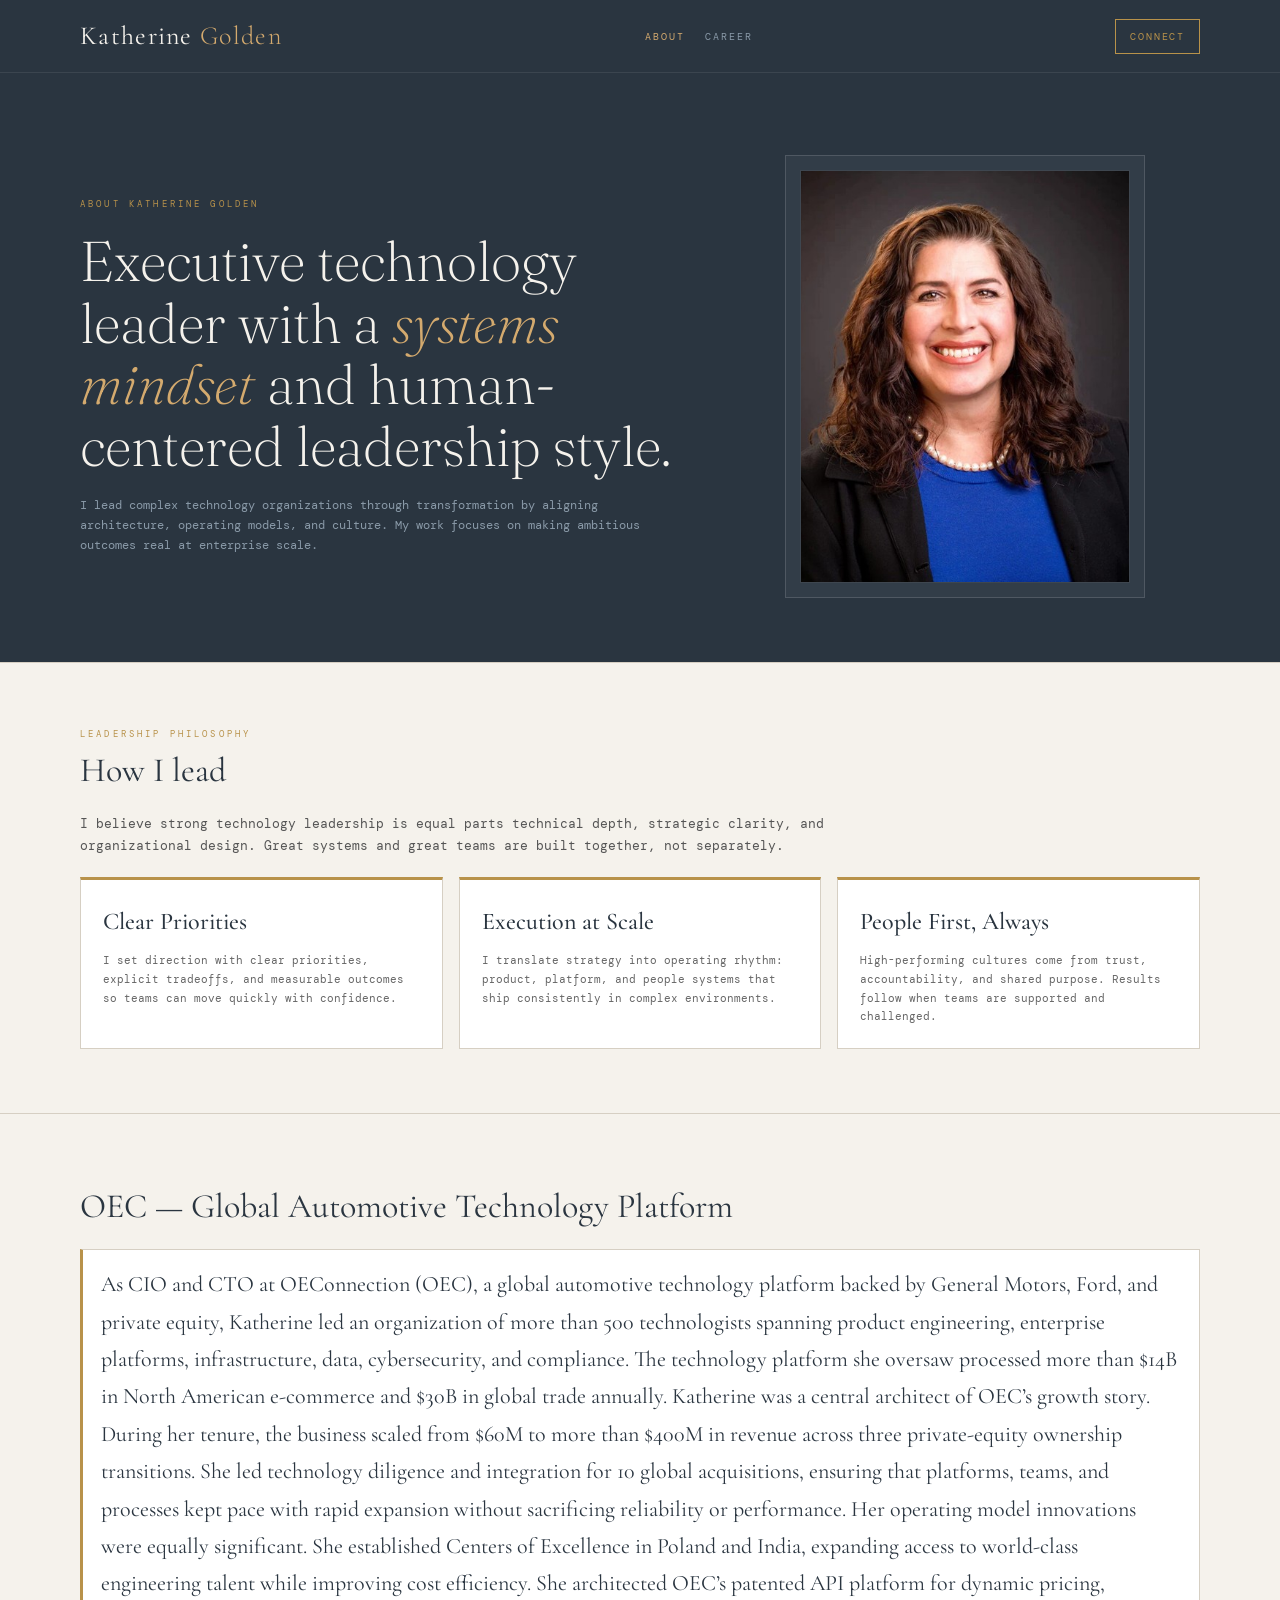
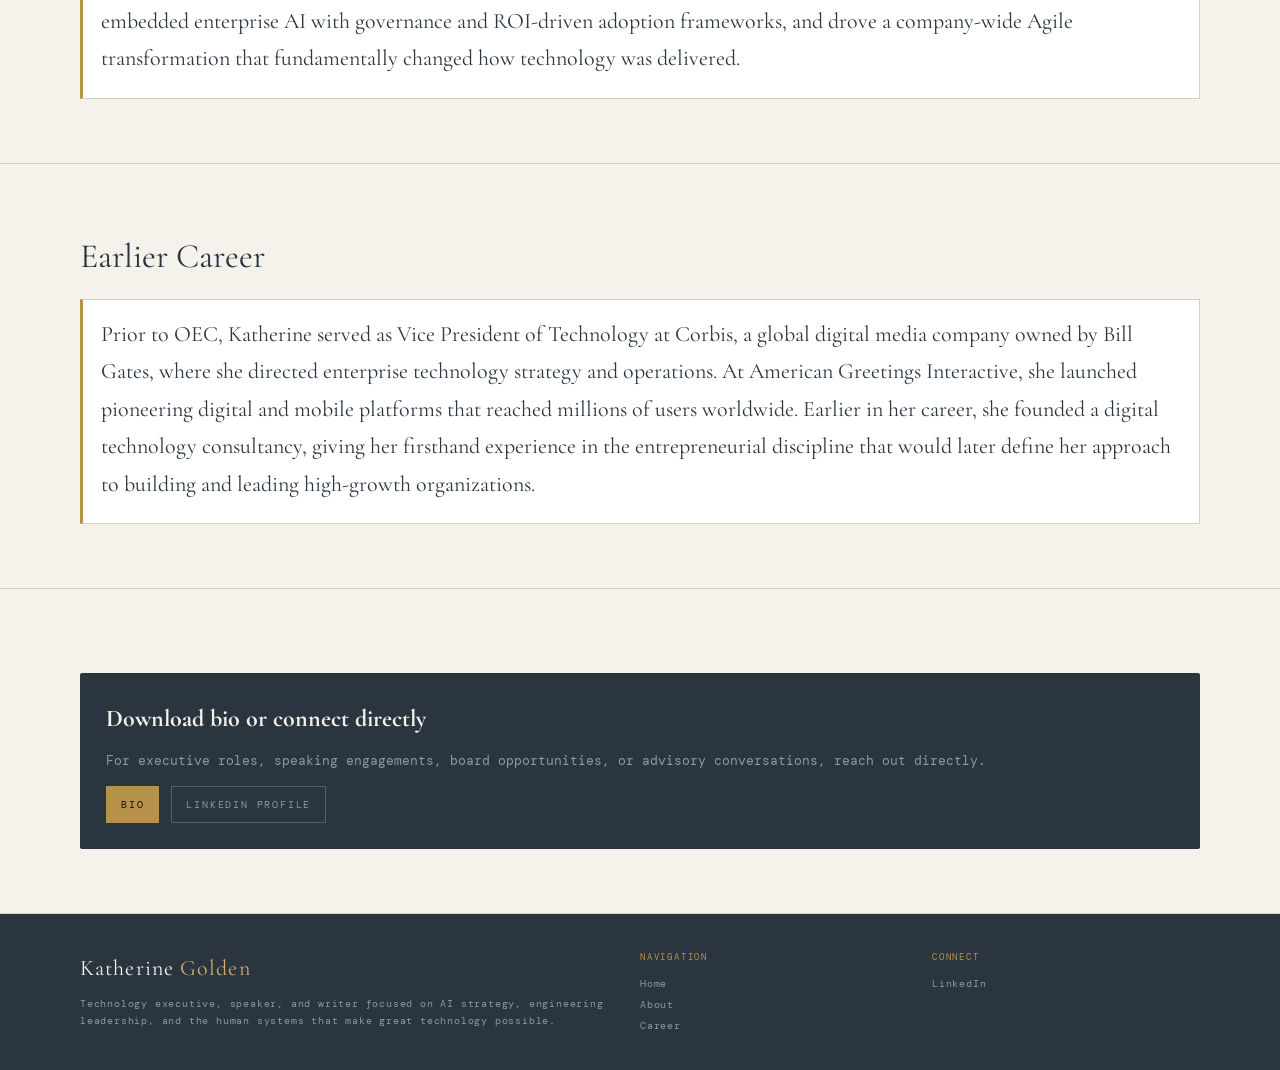
==== about.html @ a92de244 "Add files via upload" ====
<!DOCTYPE html>
<html lang="en">
<head>
	<meta charset="UTF-8">
	<meta name="viewport" content="width=device-width, initial-scale=1.0">
	<title>About Katherine Golden — CTO, AI Strategist, Speaker</title>
	<meta name="description" content="Learn about Katherine Golden's leadership philosophy, career timeline, expertise, and credentials across AI strategy and enterprise technology transformation.">
	<link rel="preconnect" href="https://fonts.googleapis.com">
	<link rel="preconnect" href="https://fonts.gstatic.com" crossorigin>
	<link href="https://fonts.googleapis.com/css2?family=Cormorant+Garamond:wght@300;400;500;600&family=DM+Mono:wght@300;400;500&family=Fraunces:ital,opsz,wght@0,9..144,200;0,9..144,400;1,9..144,300&display=swap" rel="stylesheet">
	<link rel="stylesheet" href="common.css">
	<style>
		nav a.active { color: var(--gold-light); }

		.hero {
			background: var(--steel);
			color: var(--paper);
			padding: 82px 0 64px;
			border-bottom: 1px solid var(--rule);
		}

		.hero-grid {
			display: grid;
			grid-template-columns: 1.3fr 1fr;
			gap: 40px;
			align-items: center;
		}

		.eyebrow {
			font-size: 9px;
			letter-spacing: 0.35em;
			text-transform: uppercase;
			color: var(--gold);
			margin-bottom: 18px;
		}

		h1 {
			font-family: 'Fraunces', serif;
			font-weight: 200;
			font-size: clamp(34px, 5vw, 56px);
			line-height: 1.1;
			margin-bottom: 18px;
		}

		h1 em { font-style: italic; color: var(--gold-light); }

		.hero p {
			max-width: 680px;
			color: var(--mist);
			font-size: 12px;
		}

		.portrait-wrap {
			justify-self: center;
			width: min(360px, 100%);
			background: rgba(255,255,255,0.04);
			border: 1px solid rgba(255,255,255,0.14);
			padding: 14px;
		}

		.portrait {
			display: block;
			width: 100%;
			aspect-ratio: 4 / 5;
			object-fit: cover;
			border: 1px solid rgba(255,255,255,0.15);
			background: #1c2630;
		}

		.portrait-caption {
			margin-top: 10px;
			color: var(--mist);
			font-size: 9px;
			letter-spacing: 0.2em;
			text-transform: uppercase;
		}

		h2 {
			font-family: 'Cormorant Garamond', serif;
			color: var(--steel);
			font-size: 34px;
			font-weight: 400;
			margin-bottom: 24px;
			line-height: 1.1;
		}

		.lead { color: #555; max-width: 760px; }

		.philosophy-grid,
		.expertise-grid,
		.proof-grid {
			display: grid;
			gap: 16px;
			grid-template-columns: repeat(3, 1fr);
			margin-top: 20px;
		}

		.card {
			background: #fff;
			border: 1px solid var(--rule);
			border-top: 3px solid var(--gold);
			padding: 22px;
		}

		.card h3 {
			font-family: 'Cormorant Garamond', serif;
			color: var(--steel);
			font-size: 24px;
			margin-bottom: 8px;
			font-weight: 500;
		}

		.card p,
		.card li { color: #666; font-size: 11px; }

		.timeline {
			margin-top: 18px;
			display: grid;
			gap: 14px;
		}

		.timeline-item {
			background: #fff;
			border: 1px solid var(--rule);
			border-left: 3px solid var(--gold);
			padding: 16px 18px;
		}

		.timeline-year {
			color: var(--gold);
			text-transform: uppercase;
			letter-spacing: 0.18em;
			font-size: 9px;
			margin-bottom: 4px;
		}

		.timeline-role {
			font-family: 'Cormorant Garamond', serif;
			color: var(--steel);
			font-size: 22px;
			margin-bottom: 4px;
		}

		.timeline-detail { color: #666; font-size: 11px; }

		.inline-list {
			list-style: none;
			margin-top: 8px;
			display: grid;
			gap: 6px;
		}

		.inline-list li {
			font-size: 11px;
			color: #666;
			padding: 6px 0;
			border-top: 1px solid var(--rule);
		}

		.inline-list li:first-child { border-top: none; padding-top: 0; }

		.cta-box {
			background: var(--steel);
			color: var(--mist);
			padding: 26px;
			border-radius: 2px;
			margin-top: 20px;
		}

		.cta-box h3 {
			color: var(--paper);
			font-family: 'Cormorant Garamond', serif;
			font-size: 24px;
			margin-bottom: 10px;
		}

		.cta-links {
			display: flex;
			flex-wrap: wrap;
			gap: 12px;
			margin-top: 14px;
		}

		.btn,
		.btn-ghost {
			display: inline-block;
			text-decoration: none;
			padding: 9px 14px;
			font-size: 10px;
			letter-spacing: 0.18em;
			text-transform: uppercase;
		}

		.btn {
			background: var(--gold);
			border: 1px solid var(--gold);
			color: var(--ink);
		}

		.btn-ghost {
			border: 1px solid rgba(255,255,255,0.2);
			color: var(--mist);
		}

		@media (max-width: 980px) {
			.hero-grid,
			.philosophy-grid,
			.expertise-grid,
			.proof-grid,
			.footer-grid {
				grid-template-columns: 1fr;
			}

			nav { display: none; }
			.header-inner { gap: 12px; }
			.portrait-wrap { width: min(340px, 100%); }
		}
	</style>
</head>
<body>
	<div id="site-header-root" data-header-variant="about"></div>

	<main>
		<section class="hero">
			<div class="container hero-grid">
				<div>
					<div class="eyebrow">About Katherine Golden</div>
					<h1>Executive technology leader with a <em>systems mindset</em> and human-centered leadership style.</h1>
					<p>I lead complex technology organizations through transformation by aligning architecture, operating models, and culture. My work focuses on making ambitious outcomes real at enterprise scale.</p>
				</div>
				<figure class="portrait-wrap">
					<img class="portrait" src="profile.jpg" alt="Portrait of Katherine Golden" onerror="this.onerror=null;this.src='data:image/svg+xml;utf8,%3Csvg xmlns=%22http://www.w3.org/2000/svg%22 width=%22720%22 height=%22900%22 viewBox=%220 0 720 900%22%3E%3Crect width=%22720%22 height=%22900%22 fill=%22%232a3540%22/%3E%3Ccircle cx=%22360%22 cy=%22330%22 r=%22110%22 fill=%22%23d4aa6e%22/%3E%3Crect x=%22200%22 y=%22470%22 width=%22320%22 height=%22220%22 rx=%2210%22 fill=%22%23b8924a%22/%3E%3Ctext x=%22360%22 y=%22795%22 fill=%22%23f5f2ec%22 font-family=%22DM Mono, monospace%22 font-size=%2232%22 text-anchor=%22middle%22%3EAdd profile.jpg%3C/text%3E%3C/svg%3E';">
				</figure>
			</div>
		</section>

		<section>
			<div class="container">
				<div class="section-label">Leadership Philosophy</div>
				<h2>How I lead</h2>
				<p class="lead">I believe strong technology leadership is equal parts technical depth, strategic clarity, and organizational design. Great systems and great teams are built together, not separately.</p>

				<div class="philosophy-grid">
					<article class="card">
						<h3>Clear Priorities</h3>
						<p>I set direction with clear priorities, explicit tradeoffs, and measurable outcomes so teams can move quickly with confidence.</p>
					</article>
					<article class="card">
						<h3>Execution at Scale</h3>
						<p>I translate strategy into operating rhythm: product, platform, and people systems that ship consistently in complex environments.</p>
					</article>
					<article class="card">
						<h3>People First, Always</h3>
						<p>High-performing cultures come from trust, accountability, and shared purpose. Results follow when teams are supported and challenged.</p>
					</article>
				</div>
			</div>
		</section>

		<section>
			<div class="container">
				<div class="section-label"></div>
				<h2>OEC — Global Automotive Technology Platform</h2>
				<div class="timeline">
					<article class="timeline-item">
						<div class="timeline-role">As CIO and CTO at OEConnection (OEC), a global automotive technology platform backed by General Motors, Ford, and private equity, Katherine led an organization of more than 500 technologists spanning product engineering, enterprise platforms, infrastructure, data, cybersecurity, and compliance. The technology platform she oversaw processed more than $14B in North American e-commerce and $30B in global trade annually.
						Katherine was a central architect of OEC’s growth story. During her tenure, the business scaled from $60M to more than $400M in revenue across three private-equity ownership transitions. She led technology diligence and integration for 10 global acquisitions, ensuring that platforms, teams, and processes kept pace with rapid expansion without sacrificing reliability or performance.
						Her operating model innovations were equally significant. She established Centers of Excellence in Poland and India, expanding access to world-class engineering talent while improving cost efficiency. She architected OEC’s patented API platform for dynamic pricing, embedded enterprise AI with governance and ROI-driven adoption frameworks, and drove a company-wide Agile transformation that fundamentally changed how technology was delivered.
						</div>
					</article>
				</div>
			</div>
		</section>

		<section>
			<div class="container">
				<div class="section-label"></div>
				<h2>Earlier Career</h2>
				<div class="timeline">
					<article class="timeline-item">
						<div class="timeline-role">Prior to OEC, Katherine served as Vice President of Technology at Corbis, a global digital media company owned by Bill Gates, where she directed enterprise technology strategy and operations. At American Greetings Interactive, she launched pioneering digital and mobile platforms that reached millions of users worldwide. Earlier in her career, she founded a digital technology consultancy, giving her firsthand experience in the entrepreneurial discipline that would later define her approach to building and leading high-growth organizations.
						</div>
					</article>
				</div>
			</div>
		</section>

		

		
		<section>
			<div class="container">
				<div class="cta-box">
					<h3>Download bio or connect directly</h3>
					<p>For executive roles, speaking engagements, board opportunities, or advisory conversations, reach out directly.</p>
					<div class="cta-links">
						<a class="btn" href="Katherine_Golden_Bio.pdf" download>Bio</a>
						<a class="btn-ghost" href="https://www.linkedin.com/in/kgoldenag/" target="_blank" rel="noopener noreferrer">LinkedIn Profile</a>
					</div>
				</div>
			</div>
		</section>
	</main>

	<div id="site-footer-root" data-footer-variant="about"></div>
	<script src="common-header.js"></script>
	<script src="common-footer.js"></script>
</body>
</html>
---- common.css ----
:root {
  --ink: #0e0e0c;
  --paper: #f5f2ec;
  --gold: #b8924a;
  --gold-light: #d4aa6e;
  --steel: #2a3540;
  --mist: #8a9aa8;
  --rule: #d6cfc3;
  --white: #ffffff;
}

* {
  box-sizing: border-box;
  margin: 0;
  padding: 0;
}

body {
  background: var(--paper);
  color: var(--ink);
  font-family: 'DM Mono', monospace;
  font-size: 13px;
  line-height: 1.7;
}

.container {
  width: min(1120px, calc(100% - 40px));
  margin: 0 auto;
}

.site-header {
  background: var(--steel);
  border-bottom: 1px solid rgba(255, 255, 255, 0.08);
  position: sticky;
  top: 0;
  z-index: 20;
}

.header-inner {
  min-height: 72px;
  display: flex;
  align-items: center;
  justify-content: space-between;
  gap: 20px;
}

.logo {
  font-family: 'Cormorant Garamond', serif;
  font-size: 26px;
  letter-spacing: 0.05em;
  color: var(--paper);
  text-decoration: none;
  white-space: nowrap;
}

.logo span {
  color: var(--gold-light);
  font-weight: 300;
}

nav ul {
  list-style: none;
  display: flex;
  gap: 20px;
}

nav a {
  color: var(--mist);
  text-decoration: none;
  font-size: 10px;
  letter-spacing: 0.2em;
  text-transform: uppercase;
}

.connect-btn {
  display: inline-block;
  color: var(--gold);
  border: 1px solid var(--gold);
  text-decoration: none;
  padding: 8px 14px;
  font-size: 10px;
  letter-spacing: 0.18em;
  text-transform: uppercase;
  white-space: nowrap;
}

section {
  padding: 64px 0;
  border-bottom: 1px solid var(--rule);
}

.section-label {
  font-size: 9px;
  color: var(--gold);
  letter-spacing: 0.35em;
  text-transform: uppercase;
  margin-bottom: 10px;
}

footer {
  background: var(--steel);
  color: var(--mist);
  padding: 36px 0;
  font-size: 10px;
  letter-spacing: 0.08em;
}

.footer-grid {
  display: grid;
  grid-template-columns: 2fr 1fr 1fr;
  gap: 24px;
  align-items: start;
}

.footer-brand {
  font-family: 'Cormorant Garamond', serif;
  font-size: 22px;
  color: var(--paper);
  margin-bottom: 8px;
  letter-spacing: 0.05em;
}

.footer-brand span {
  color: var(--gold-light);
}

.footer-title {
  color: var(--gold);
  text-transform: uppercase;
  letter-spacing: 0.2em;
  font-size: 9px;
  margin-bottom: 10px;
}

.footer-list {
  list-style: none;
  display: grid;
  gap: 4px;
}

.footer-list a {
  color: var(--mist);
  text-decoration: none;
}

.footer-list a:hover {
  color: var(--gold-light);
}
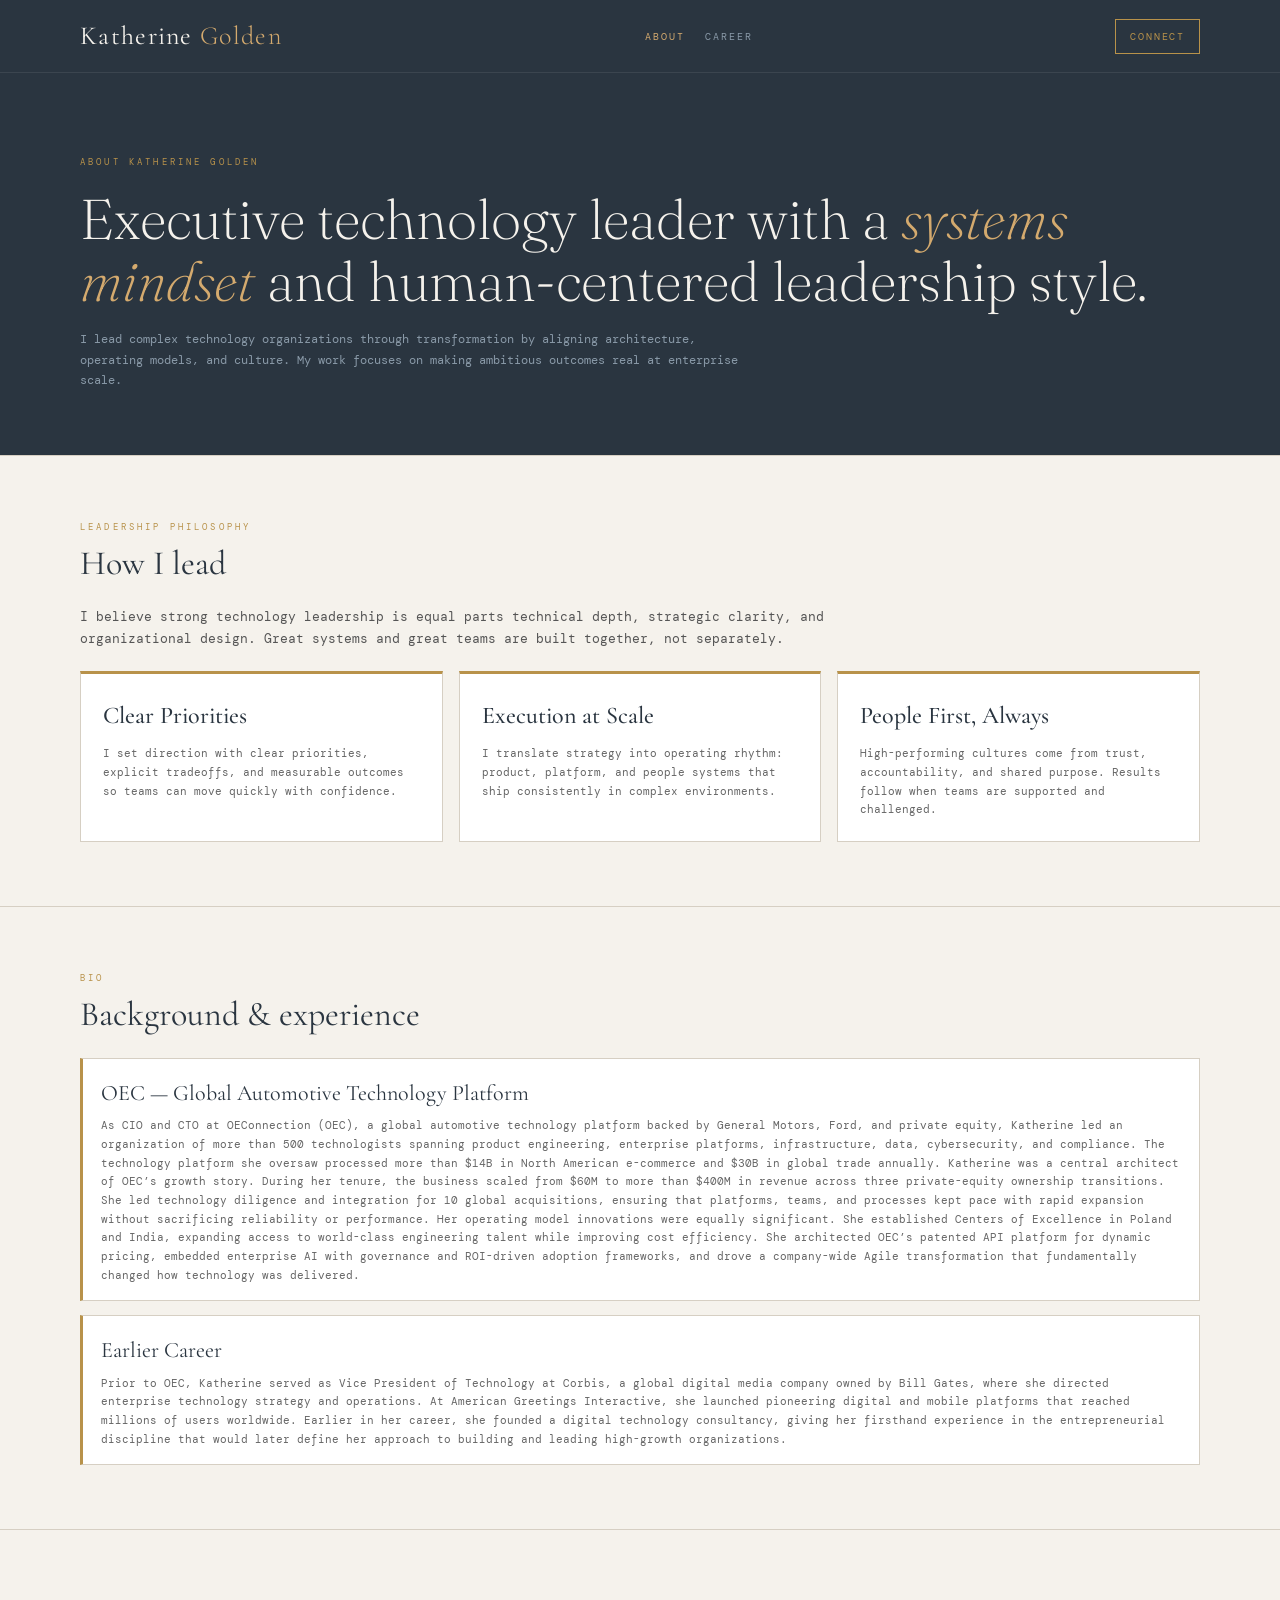
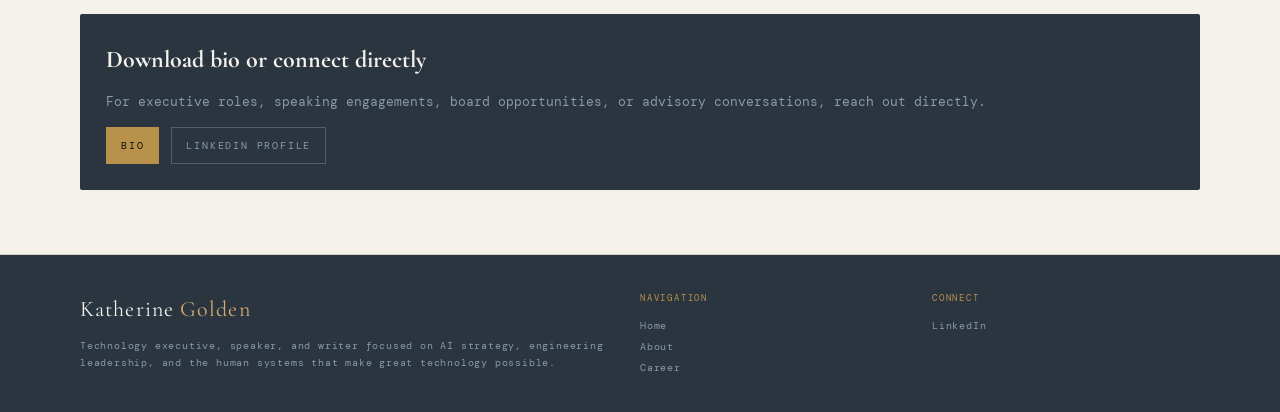
==== commit f1e3a081: "Add files via upload" ====
--- a/about.html
+++ b/about.html
@@ -1,309 +1,270 @@
-<!DOCTYPE html>
-<html lang="en">
-<head>
-	<meta charset="UTF-8">
-	<meta name="viewport" content="width=device-width, initial-scale=1.0">
-	<title>About Katherine Golden — CTO, AI Strategist, Speaker</title>
-	<meta name="description" content="Learn about Katherine Golden's leadership philosophy, career timeline, expertise, and credentials across AI strategy and enterprise technology transformation.">
-	<link rel="preconnect" href="https://fonts.googleapis.com">
-	<link rel="preconnect" href="https://fonts.gstatic.com" crossorigin>
-	<link href="https://fonts.googleapis.com/css2?family=Cormorant+Garamond:wght@300;400;500;600&family=DM+Mono:wght@300;400;500&family=Fraunces:ital,opsz,wght@0,9..144,200;0,9..144,400;1,9..144,300&display=swap" rel="stylesheet">
-	<link rel="stylesheet" href="common.css">
-	<style>
-		nav a.active { color: var(--gold-light); }
-
-		.hero {
-			background: var(--steel);
-			color: var(--paper);
-			padding: 82px 0 64px;
-			border-bottom: 1px solid var(--rule);
-		}
-
-		.hero-grid {
-			display: grid;
-			grid-template-columns: 1.3fr 1fr;
-			gap: 40px;
-			align-items: center;
-		}
-
-		.eyebrow {
-			font-size: 9px;
-			letter-spacing: 0.35em;
-			text-transform: uppercase;
-			color: var(--gold);
-			margin-bottom: 18px;
-		}
-
-		h1 {
-			font-family: 'Fraunces', serif;
-			font-weight: 200;
-			font-size: clamp(34px, 5vw, 56px);
-			line-height: 1.1;
-			margin-bottom: 18px;
-		}
-
-		h1 em { font-style: italic; color: var(--gold-light); }
-
-		.hero p {
-			max-width: 680px;
-			color: var(--mist);
-			font-size: 12px;
-		}
-
-		.portrait-wrap {
-			justify-self: center;
-			width: min(360px, 100%);
-			background: rgba(255,255,255,0.04);
-			border: 1px solid rgba(255,255,255,0.14);
-			padding: 14px;
-		}
-
-		.portrait {
-			display: block;
-			width: 100%;
-			aspect-ratio: 4 / 5;
-			object-fit: cover;
-			border: 1px solid rgba(255,255,255,0.15);
-			background: #1c2630;
-		}
-
-		.portrait-caption {
-			margin-top: 10px;
-			color: var(--mist);
-			font-size: 9px;
-			letter-spacing: 0.2em;
-			text-transform: uppercase;
-		}
-
-		h2 {
-			font-family: 'Cormorant Garamond', serif;
-			color: var(--steel);
-			font-size: 34px;
-			font-weight: 400;
-			margin-bottom: 24px;
-			line-height: 1.1;
-		}
-
-		.lead { color: #555; max-width: 760px; }
-
-		.philosophy-grid,
-		.expertise-grid,
-		.proof-grid {
-			display: grid;
-			gap: 16px;
-			grid-template-columns: repeat(3, 1fr);
-			margin-top: 20px;
-		}
-
-		.card {
-			background: #fff;
-			border: 1px solid var(--rule);
-			border-top: 3px solid var(--gold);
-			padding: 22px;
-		}
-
-		.card h3 {
-			font-family: 'Cormorant Garamond', serif;
-			color: var(--steel);
-			font-size: 24px;
-			margin-bottom: 8px;
-			font-weight: 500;
-		}
-
-		.card p,
-		.card li { color: #666; font-size: 11px; }
-
-		.timeline {
-			margin-top: 18px;
-			display: grid;
-			gap: 14px;
-		}
-
-		.timeline-item {
-			background: #fff;
-			border: 1px solid var(--rule);
-			border-left: 3px solid var(--gold);
-			padding: 16px 18px;
-		}
-
-		.timeline-year {
-			color: var(--gold);
-			text-transform: uppercase;
-			letter-spacing: 0.18em;
-			font-size: 9px;
-			margin-bottom: 4px;
-		}
-
-		.timeline-role {
-			font-family: 'Cormorant Garamond', serif;
-			color: var(--steel);
-			font-size: 22px;
-			margin-bottom: 4px;
-		}
-
-		.timeline-detail { color: #666; font-size: 11px; }
-
-		.inline-list {
-			list-style: none;
-			margin-top: 8px;
-			display: grid;
-			gap: 6px;
-		}
-
-		.inline-list li {
-			font-size: 11px;
-			color: #666;
-			padding: 6px 0;
-			border-top: 1px solid var(--rule);
-		}
-
-		.inline-list li:first-child { border-top: none; padding-top: 0; }
-
-		.cta-box {
-			background: var(--steel);
-			color: var(--mist);
-			padding: 26px;
-			border-radius: 2px;
-			margin-top: 20px;
-		}
-
-		.cta-box h3 {
-			color: var(--paper);
-			font-family: 'Cormorant Garamond', serif;
-			font-size: 24px;
-			margin-bottom: 10px;
-		}
-
-		.cta-links {
-			display: flex;
-			flex-wrap: wrap;
-			gap: 12px;
-			margin-top: 14px;
-		}
-
-		.btn,
-		.btn-ghost {
-			display: inline-block;
-			text-decoration: none;
-			padding: 9px 14px;
-			font-size: 10px;
-			letter-spacing: 0.18em;
-			text-transform: uppercase;
-		}
-
-		.btn {
-			background: var(--gold);
-			border: 1px solid var(--gold);
-			color: var(--ink);
-		}
-
-		.btn-ghost {
-			border: 1px solid rgba(255,255,255,0.2);
-			color: var(--mist);
-		}
-
-		@media (max-width: 980px) {
-			.hero-grid,
-			.philosophy-grid,
-			.expertise-grid,
-			.proof-grid,
-			.footer-grid {
-				grid-template-columns: 1fr;
-			}
-
-			nav { display: none; }
-			.header-inner { gap: 12px; }
-			.portrait-wrap { width: min(340px, 100%); }
-		}
-	</style>
-</head>
-<body>
-	<div id="site-header-root" data-header-variant="about"></div>
-
-	<main>
-		<section class="hero">
-			<div class="container hero-grid">
-				<div>
-					<div class="eyebrow">About Katherine Golden</div>
-					<h1>Executive technology leader with a <em>systems mindset</em> and human-centered leadership style.</h1>
-					<p>I lead complex technology organizations through transformation by aligning architecture, operating models, and culture. My work focuses on making ambitious outcomes real at enterprise scale.</p>
-				</div>
-				<figure class="portrait-wrap">
-					<img class="portrait" src="profile.jpg" alt="Portrait of Katherine Golden" onerror="this.onerror=null;this.src='data:image/svg+xml;utf8,%3Csvg xmlns=%22http://www.w3.org/2000/svg%22 width=%22720%22 height=%22900%22 viewBox=%220 0 720 900%22%3E%3Crect width=%22720%22 height=%22900%22 fill=%22%232a3540%22/%3E%3Ccircle cx=%22360%22 cy=%22330%22 r=%22110%22 fill=%22%23d4aa6e%22/%3E%3Crect x=%22200%22 y=%22470%22 width=%22320%22 height=%22220%22 rx=%2210%22 fill=%22%23b8924a%22/%3E%3Ctext x=%22360%22 y=%22795%22 fill=%22%23f5f2ec%22 font-family=%22DM Mono, monospace%22 font-size=%2232%22 text-anchor=%22middle%22%3EAdd profile.jpg%3C/text%3E%3C/svg%3E';">
-				</figure>
-			</div>
-		</section>
-
-		<section>
-			<div class="container">
-				<div class="section-label">Leadership Philosophy</div>
-				<h2>How I lead</h2>
-				<p class="lead">I believe strong technology leadership is equal parts technical depth, strategic clarity, and organizational design. Great systems and great teams are built together, not separately.</p>
-
-				<div class="philosophy-grid">
-					<article class="card">
-						<h3>Clear Priorities</h3>
-						<p>I set direction with clear priorities, explicit tradeoffs, and measurable outcomes so teams can move quickly with confidence.</p>
-					</article>
-					<article class="card">
-						<h3>Execution at Scale</h3>
-						<p>I translate strategy into operating rhythm: product, platform, and people systems that ship consistently in complex environments.</p>
-					</article>
-					<article class="card">
-						<h3>People First, Always</h3>
-						<p>High-performing cultures come from trust, accountability, and shared purpose. Results follow when teams are supported and challenged.</p>
-					</article>
-				</div>
-			</div>
-		</section>
-
-		<section>
-			<div class="container">
-				<div class="section-label"></div>
-				<h2>OEC — Global Automotive Technology Platform</h2>
-				<div class="timeline">
-					<article class="timeline-item">
-						<div class="timeline-role">As CIO and CTO at OEConnection (OEC), a global automotive technology platform backed by General Motors, Ford, and private equity, Katherine led an organization of more than 500 technologists spanning product engineering, enterprise platforms, infrastructure, data, cybersecurity, and compliance. The technology platform she oversaw processed more than $14B in North American e-commerce and $30B in global trade annually.
-						Katherine was a central architect of OEC’s growth story. During her tenure, the business scaled from $60M to more than $400M in revenue across three private-equity ownership transitions. She led technology diligence and integration for 10 global acquisitions, ensuring that platforms, teams, and processes kept pace with rapid expansion without sacrificing reliability or performance.
-						Her operating model innovations were equally significant. She established Centers of Excellence in Poland and India, expanding access to world-class engineering talent while improving cost efficiency. She architected OEC’s patented API platform for dynamic pricing, embedded enterprise AI with governance and ROI-driven adoption frameworks, and drove a company-wide Agile transformation that fundamentally changed how technology was delivered.
-						</div>
-					</article>
-				</div>
-			</div>
-		</section>
-
-		<section>
-			<div class="container">
-				<div class="section-label"></div>
-				<h2>Earlier Career</h2>
-				<div class="timeline">
-					<article class="timeline-item">
-						<div class="timeline-role">Prior to OEC, Katherine served as Vice President of Technology at Corbis, a global digital media company owned by Bill Gates, where she directed enterprise technology strategy and operations. At American Greetings Interactive, she launched pioneering digital and mobile platforms that reached millions of users worldwide. Earlier in her career, she founded a digital technology consultancy, giving her firsthand experience in the entrepreneurial discipline that would later define her approach to building and leading high-growth organizations.
-						</div>
-					</article>
-				</div>
-			</div>
-		</section>
-
-		
-
-		
-		<section>
-			<div class="container">
-				<div class="cta-box">
-					<h3>Download bio or connect directly</h3>
-					<p>For executive roles, speaking engagements, board opportunities, or advisory conversations, reach out directly.</p>
-					<div class="cta-links">
-						<a class="btn" href="Katherine_Golden_Bio.pdf" download>Bio</a>
-						<a class="btn-ghost" href="https://www.linkedin.com/in/kgoldenag/" target="_blank" rel="noopener noreferrer">LinkedIn Profile</a>
-					</div>
-				</div>
-			</div>
-		</section>
-	</main>
-
-	<div id="site-footer-root" data-footer-variant="about"></div>
-	<script src="common-header.js"></script>
-	<script src="common-footer.js"></script>
-</body>
-</html>
+<!DOCTYPE html>
+<html lang="en">
+<head>
+	<meta charset="UTF-8">
+	<meta name="viewport" content="width=device-width, initial-scale=1.0">
+	<title>About Katherine Golden — CTO, AI Strategist, Speaker</title>
+	<meta name="description" content="Katherine Golden's leadership philosophy, bio, and approach to building high-performing technology organizations through strategy, culture, and architectural clarity.">
+	<link rel="preconnect" href="https://fonts.googleapis.com">
+	<link rel="preconnect" href="https://fonts.gstatic.com" crossorigin>
+	<link href="https://fonts.googleapis.com/css2?family=Cormorant+Garamond:wght@300;400;500;600&family=DM+Mono:wght@300;400;500&family=Fraunces:ital,opsz,wght@0,9..144,200;0,9..144,400;1,9..144,300&display=swap" rel="stylesheet">
+	<link rel="stylesheet" href="common.css">
+	<style>
+		nav a.active { color: var(--gold-light); }
+
+		.hero {
+			background: var(--steel);
+			color: var(--paper);
+			padding: 82px 0 64px;
+			border-bottom: 1px solid var(--rule);
+		}
+
+		.hero-grid {
+			display: grid;
+			grid-template-columns: 1fr;
+			gap: 40px;
+			align-items: center;
+		}
+
+		.eyebrow {
+			font-size: 9px;
+			letter-spacing: 0.35em;
+			text-transform: uppercase;
+			color: var(--gold);
+			margin-bottom: 18px;
+		}
+
+		h1 {
+			font-family: 'Fraunces', serif;
+			font-weight: 200;
+			font-size: clamp(34px, 5vw, 56px);
+			line-height: 1.1;
+			margin-bottom: 18px;
+		}
+
+		h1 em { font-style: italic; color: var(--gold-light); }
+
+		.hero p {
+			max-width: 680px;
+			color: var(--mist);
+			font-size: 12px;
+		}
+
+
+		h2 {
+			font-family: 'Cormorant Garamond', serif;
+			color: var(--steel);
+			font-size: 34px;
+			font-weight: 400;
+			margin-bottom: 24px;
+			line-height: 1.1;
+		}
+
+		.lead { color: #555; max-width: 760px; }
+
+		.philosophy-grid,
+		.expertise-grid,
+		.proof-grid {
+			display: grid;
+			gap: 16px;
+			grid-template-columns: repeat(3, 1fr);
+			margin-top: 20px;
+		}
+
+		.card {
+			background: #fff;
+			border: 1px solid var(--rule);
+			border-top: 3px solid var(--gold);
+			padding: 22px;
+		}
+
+		.card h3 {
+			font-family: 'Cormorant Garamond', serif;
+			color: var(--steel);
+			font-size: 24px;
+			margin-bottom: 8px;
+			font-weight: 500;
+		}
+
+		.card p,
+		.card li { color: #666; font-size: 11px; }
+
+		.timeline {
+			margin-top: 18px;
+			display: grid;
+			gap: 14px;
+		}
+
+		.timeline-item {
+			background: #fff;
+			border: 1px solid var(--rule);
+			border-left: 3px solid var(--gold);
+			padding: 16px 18px;
+		}
+
+		.timeline-year {
+			color: var(--gold);
+			text-transform: uppercase;
+			letter-spacing: 0.18em;
+			font-size: 9px;
+			margin-bottom: 4px;
+		}
+
+		.timeline-role {
+			font-family: 'Cormorant Garamond', serif;
+			color: var(--steel);
+			font-size: 22px;
+			margin-bottom: 4px;
+		}
+
+		.timeline-detail { color: #666; font-size: 11px; }
+
+		.inline-list {
+			list-style: none;
+			margin-top: 8px;
+			display: grid;
+			gap: 6px;
+		}
+
+		.inline-list li {
+			font-size: 11px;
+			color: #666;
+			padding: 6px 0;
+			border-top: 1px solid var(--rule);
+		}
+
+		.inline-list li:first-child { border-top: none; padding-top: 0; }
+
+		.cta-box {
+			background: var(--steel);
+			color: var(--mist);
+			padding: 26px;
+			border-radius: 2px;
+			margin-top: 20px;
+		}
+
+		.cta-box h3 {
+			color: var(--paper);
+			font-family: 'Cormorant Garamond', serif;
+			font-size: 24px;
+			margin-bottom: 10px;
+		}
+
+		.cta-links {
+			display: flex;
+			flex-wrap: wrap;
+			gap: 12px;
+			margin-top: 14px;
+		}
+
+		.btn,
+		.btn-ghost {
+			display: inline-block;
+			text-decoration: none;
+			padding: 9px 14px;
+			font-size: 10px;
+			letter-spacing: 0.18em;
+			text-transform: uppercase;
+		}
+
+		.btn {
+			background: var(--gold);
+			border: 1px solid var(--gold);
+			color: var(--ink);
+		}
+
+		.btn-ghost {
+			border: 1px solid rgba(255,255,255,0.2);
+			color: var(--mist);
+		}
+
+		@media (max-width: 980px) {
+			.hero-grid,
+			.philosophy-grid,
+			.expertise-grid,
+			.proof-grid {
+				grid-template-columns: 1fr;
+			}
+
+			nav { display: none; }
+			.header-inner { gap: 12px; }
+		}
+	</style>
+</head>
+<body>
+	<div id="site-header-root" data-header-variant="about"></div>
+
+	<main>
+		<section class="hero">
+			<div class="container hero-grid">
+				<div>
+					<div class="eyebrow">About Katherine Golden</div>
+					<h1>Executive technology leader with a <em>systems mindset</em> and human-centered leadership style.</h1>
+					<p>I lead complex technology organizations through transformation by aligning architecture, operating models, and culture. My work focuses on making ambitious outcomes real at enterprise scale.</p>
+				</div>
+			</div>
+		</section>
+
+		<section>
+			<div class="container">
+				<div class="section-label">Leadership Philosophy</div>
+				<h2>How I lead</h2>
+				<p class="lead">I believe strong technology leadership is equal parts technical depth, strategic clarity, and organizational design. Great systems and great teams are built together, not separately.</p>
+
+				<div class="philosophy-grid">
+					<article class="card">
+						<h3>Clear Priorities</h3>
+						<p>I set direction with clear priorities, explicit tradeoffs, and measurable outcomes so teams can move quickly with confidence.</p>
+					</article>
+					<article class="card">
+						<h3>Execution at Scale</h3>
+						<p>I translate strategy into operating rhythm: product, platform, and people systems that ship consistently in complex environments.</p>
+					</article>
+					<article class="card">
+						<h3>People First, Always</h3>
+						<p>High-performing cultures come from trust, accountability, and shared purpose. Results follow when teams are supported and challenged.</p>
+					</article>
+				</div>
+			</div>
+		</section>
+
+		<section>
+			<div class="container">
+				<div class="section-label">Bio</div>
+				<h2>Background &amp; experience</h2>
+				<div class="timeline">
+					<article class="timeline-item">
+						<div class="timeline-role">OEC — Global Automotive Technology Platform</div>
+						<div class="timeline-detail">As CIO and CTO at OEConnection (OEC), a global automotive technology platform backed by General Motors, Ford, and private equity, Katherine led an organization of more than 500 technologists spanning product engineering, enterprise platforms, infrastructure, data, cybersecurity, and compliance. The technology platform she oversaw processed more than $14B in North American e-commerce and $30B in global trade annually.
+						Katherine was a central architect of OEC’s growth story. During her tenure, the business scaled from $60M to more than $400M in revenue across three private-equity ownership transitions. She led technology diligence and integration for 10 global acquisitions, ensuring that platforms, teams, and processes kept pace with rapid expansion without sacrificing reliability or performance.
+						Her operating model innovations were equally significant. She established Centers of Excellence in Poland and India, expanding access to world-class engineering talent while improving cost efficiency. She architected OEC’s patented API platform for dynamic pricing, embedded enterprise AI with governance and ROI-driven adoption frameworks, and drove a company-wide Agile transformation that fundamentally changed how technology was delivered.
+						</div>
+					</article>
+					<article class="timeline-item">
+						<div class="timeline-role">Earlier Career</div>
+						<div class="timeline-detail">Prior to OEC, Katherine served as Vice President of Technology at Corbis, a global digital media company owned by Bill Gates, where she directed enterprise technology strategy and operations. At American Greetings Interactive, she launched pioneering digital and mobile platforms that reached millions of users worldwide. Earlier in her career, she founded a digital technology consultancy, giving her firsthand experience in the entrepreneurial discipline that would later define her approach to building and leading high-growth organizations.
+						</div>
+					</article>
+				</div>
+			</div>
+		</section>
+
+		<section>
+			<div class="container">
+				<div class="cta-box">
+					<h3>Download bio or connect directly</h3>
+					<p>For executive roles, speaking engagements, board opportunities, or advisory conversations, reach out directly.</p>
+					<div class="cta-links">
+						<a class="btn" href="Katherine_Golden_Executive_Bio.docx" download>Bio</a>
+						<a class="btn-ghost" href="https://www.linkedin.com/in/kgoldenag/" target="_blank" rel="noopener noreferrer">LinkedIn Profile</a>
+					</div>
+				</div>
+			</div>
+		</section>
+	</main>
+
+	<div id="site-footer-root" data-footer-variant="about"></div>
+	<script src="common-header.js"></script>
+	<script src="common-footer.js"></script>
+</body>
+</html>
